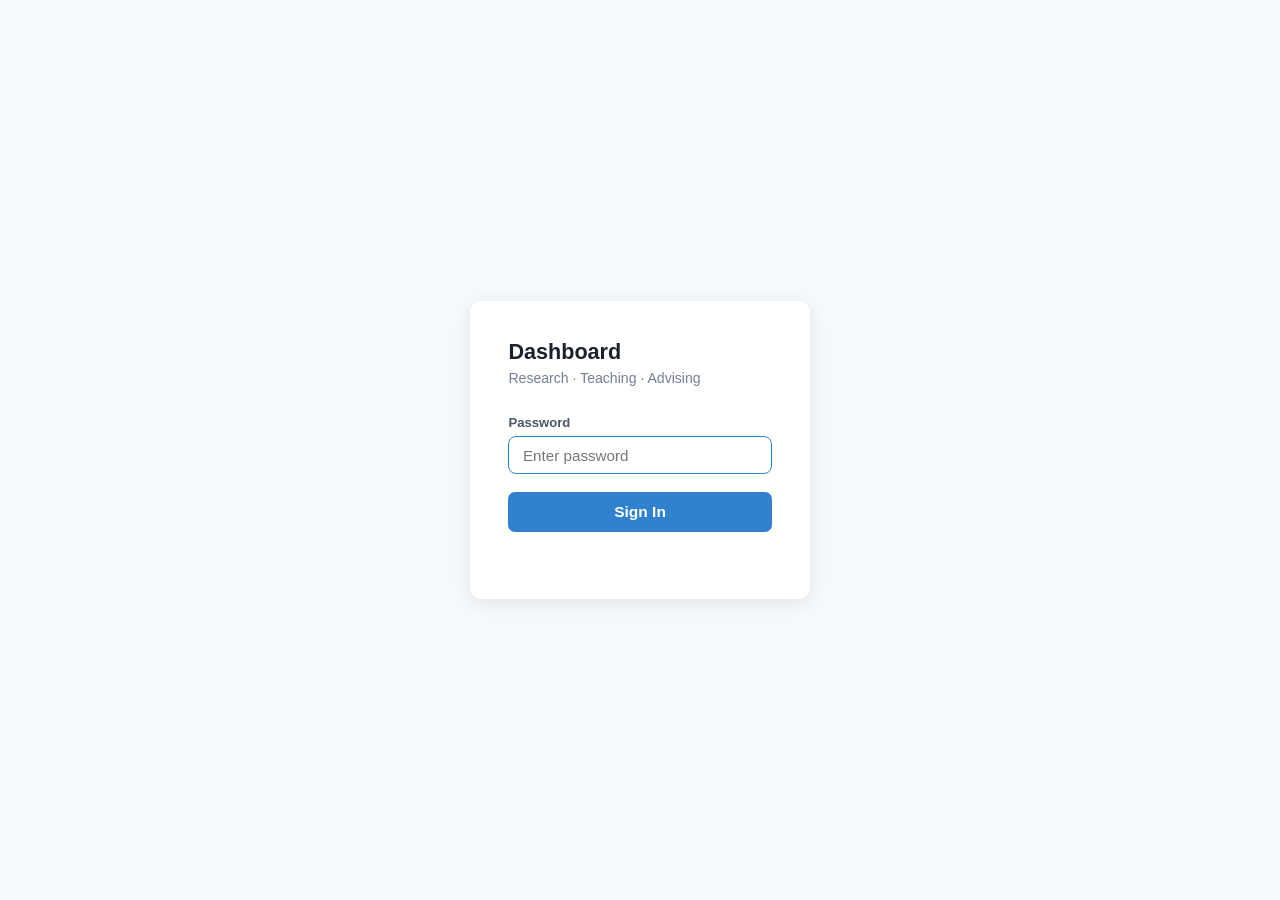
==== index.html @ 8243b467 "Add dashboard web app (static frontend)" ====
<!DOCTYPE html>
<html lang="en">
<head>
<meta charset="UTF-8">
<meta name="viewport" content="width=device-width, initial-scale=1.0">
<title>Dashboard – Kensuke Suzuki</title>
<link rel="stylesheet" href="style.css">
</head>
<body>
<div class="login-wrap">
  <div class="login-card">
    <h1>Dashboard</h1>
    <p class="login-sub">Research · Teaching · Advising</p>
    <label style="font-size:.82rem;font-weight:600;color:#4a5568;display:block;margin-bottom:.35rem;">Password</label>
    <input type="password" id="pw" placeholder="Enter password" autofocus
           onkeydown="if(event.key==='Enter') login()">
    <button class="btn btn-primary" onclick="login()">Sign In</button>
    <div class="error-msg" id="err"></div>
  </div>
</div>
<script src="config.js"></script>
<script src="api.js"></script>
<script>
async function login() {
  const pw = document.getElementById('pw').value;
  if (!pw) return;
  document.getElementById('err').textContent = '';
  const data = await apiCall({ action: 'prof_login', password: pw });
  if (data.ok) {
    sessionStorage.setItem('prof_pw', pw);
    window.location.href = 'professor.html';
  } else {
    document.getElementById('err').textContent = 'Incorrect password.';
  }
}

// Redirect students with token directly
const token = new URLSearchParams(window.location.search).get('token');
if (token) window.location.href = `student.html?token=${token}`;
</script>
</body>
</html>
---- style.css ----
/* Shared styles */
*, *::before, *::after { box-sizing: border-box; margin: 0; padding: 0; }

:root {
  --blue: #3182ce; --blue-dark: #2b6cb0; --blue-light: #ebf8ff;
  --green: #48bb78; --orange: #ed8936; --purple: #9f7aea; --red: #e53e3e;
  --gray-100: #f7fafc; --gray-200: #edf2f7; --gray-300: #e2e8f0;
  --gray-500: #a0aec0; --gray-600: #718096; --gray-700: #4a5568; --gray-900: #1a202c;
  --radius: 10px; --shadow: 0 1px 4px rgba(0,0,0,0.07);
}

body { font-family: -apple-system, BlinkMacSystemFont, 'Segoe UI', sans-serif;
       background: var(--gray-100); color: var(--gray-900); font-size: 15px; }

/* Layout */
header { background: var(--blue-dark); color: #fff; padding: 0.9rem 2rem;
         display: flex; align-items: center; justify-content: space-between; }
header h1 { font-size: 1.15rem; }

.tabs { display: flex; border-bottom: 2px solid var(--gray-300); background: #fff; padding: 0 2rem; }
.tab  { padding: 0.85rem 1.3rem; cursor: pointer; font-weight: 600; color: var(--gray-600);
        border-bottom: 2px solid transparent; margin-bottom: -2px; font-size: 0.88rem; transition: color .15s; }
.tab.active { color: var(--blue); border-bottom-color: var(--blue); }

.panel { display: none; padding: 2rem; max-width: 860px; margin: 0 auto; }
.panel.active { display: block; }

/* Buttons */
.btn { padding: 0.5rem 1rem; border-radius: 7px; border: none; cursor: pointer;
       font-weight: 600; font-size: 0.84rem; transition: background .15s; }
.btn-primary  { background: var(--blue); color: #fff; }
.btn-primary:hover { background: var(--blue-dark); }
.btn-sm  { padding: 0.28rem 0.65rem; font-size: 0.76rem; }
.btn-danger { background: #fed7d7; color: #c53030; }
.btn-danger:hover { background: #feb2b2; }
.btn-ghost  { background: var(--gray-200); color: var(--gray-700); }
.btn-ghost:hover { background: var(--gray-300); }
.logout-btn { background: rgba(255,255,255,.18); border: none; color: #fff;
              padding: 0.35rem 0.9rem; border-radius: 6px; cursor: pointer; font-size: 0.83rem; }

/* Cards */
.card { background: #fff; border-radius: var(--radius); padding: 1rem 1.2rem;
        box-shadow: var(--shadow); }

/* Todo cards */
.todo-card { display: flex; align-items: flex-start; gap: 0.9rem;
             border-left: 4px solid var(--gray-300); }
.todo-card.cat-research { border-left-color: var(--green); }
.todo-card.cat-teaching { border-left-color: var(--orange); }
.todo-card.cat-summer   { border-left-color: var(--purple); }
.todo-card.cat-advising { border-left-color: var(--blue); }
.todo-card.done { opacity: 0.45; }

.todo-check { width: 18px; height: 18px; cursor: pointer; margin-top: 3px; flex-shrink: 0; }
.todo-body  { flex: 1; }
.todo-title { font-weight: 600; }
.todo-meta  { font-size: 0.77rem; color: var(--gray-600); margin-top: 0.2rem; }
.todo-desc  { font-size: 0.82rem; color: var(--gray-600); margin-top: 0.25rem; }
.todo-actions { display: flex; gap: 0.35rem; flex-shrink: 0; }

.badge { display: inline-block; padding: .12rem .45rem; border-radius: 20px;
         font-size: 0.71rem; font-weight: 700; margin-right: .25rem; }
.badge-high   { background: #fed7d7; color: #c53030; }
.badge-medium { background: #feebcb; color: #c05621; }
.badge-low    { background: #e6fffa; color: #276749; }

/* Filter chips */
.filter-bar { display: flex; gap: 0.45rem; flex-wrap: wrap; margin-bottom: 1rem; }
.chip { padding: .28rem .75rem; border-radius: 20px; border: 1.5px solid var(--gray-300);
        background: #fff; cursor: pointer; font-size: 0.79rem; font-weight: 600;
        color: var(--gray-600); transition: all .15s; }
.chip.active { background: var(--blue-light); border-color: #90cdf4; color: var(--blue); }

/* Section header */
.sec-header { display: flex; align-items: center; justify-content: space-between; margin-bottom: 1rem; }
.sec-header h2 { font-size: 1.05rem; }

/* Todo list spacing */
.todo-list { display: flex; flex-direction: column; gap: 0.55rem; }

/* Empty state */
.empty { color: var(--gray-600); font-size: 0.88rem; padding: 0.5rem 0; }

/* Modal */
.modal-overlay { display: none; position: fixed; inset: 0; background: rgba(0,0,0,.38);
                 z-index: 100; align-items: center; justify-content: center; }
.modal-overlay.open { display: flex; }
.modal { background: #fff; border-radius: 12px; padding: 1.8rem; width: 460px; max-width: 95vw; }
.modal h3 { font-size: 1.05rem; margin-bottom: 1.1rem; }
.form-group { margin-bottom: 0.9rem; }
.form-group label { display: block; font-size: 0.8rem; font-weight: 600; color: var(--gray-700); margin-bottom: .3rem; }
.form-group input, .form-group select, .form-group textarea {
  width: 100%; padding: .55rem .75rem; border: 1.5px solid var(--gray-300);
  border-radius: 7px; font-size: 0.9rem; font-family: inherit; outline: none; }
.form-group input:focus, .form-group select:focus, .form-group textarea:focus { border-color: var(--blue); }
.form-group textarea { resize: vertical; min-height: 72px; }
.modal-footer { display: flex; justify-content: flex-end; gap: 0.55rem; margin-top: 1.2rem; }

/* Student page note box */
.note-card { background: #fff; border-radius: var(--radius); padding: 1rem 1.2rem;
             box-shadow: var(--shadow); margin-bottom: 0.55rem; }
.note-date  { font-weight: 700; font-size: 0.85rem; margin-bottom: 0.4rem; }
.note-text  { font-size: 0.87rem; white-space: pre-wrap; }
.note-actions-label { font-size: 0.8rem; color: var(--gray-600); margin-top: 0.4rem; }

/* Token box */
.token-box { font-family: monospace; font-size: 0.78rem; background: var(--gray-100);
             padding: .2rem .5rem; border-radius: 4px; word-break: break-all; }

/* Student card */
.student-card { display: flex; align-items: flex-start; justify-content: space-between; gap: 1rem; }
.student-name { font-weight: 600; }
.student-meta { font-size: 0.78rem; color: var(--gray-600); margin-top: 0.15rem; }

/* Login page */
.login-wrap { display: flex; align-items: center; justify-content: center; min-height: 100vh; }
.login-card { background: #fff; border-radius: 12px; padding: 2.4rem; width: 340px;
              box-shadow: 0 4px 24px rgba(0,0,0,.09); }
.login-card h1 { font-size: 1.35rem; margin-bottom: .3rem; }
.login-sub  { color: var(--gray-600); font-size: .88rem; margin-bottom: 1.8rem; }
.login-card input { width: 100%; padding: .62rem .85rem; border: 1.5px solid var(--gray-300);
                    border-radius: 8px; font-size: .95rem; outline: none; }
.login-card input:focus { border-color: var(--blue); }
.login-card .btn { width: 100%; padding: .68rem; margin-top: 1.1rem; font-size: .97rem; }
.error-msg { color: var(--red); font-size: .83rem; margin-top: .7rem; min-height: 1.1rem; }
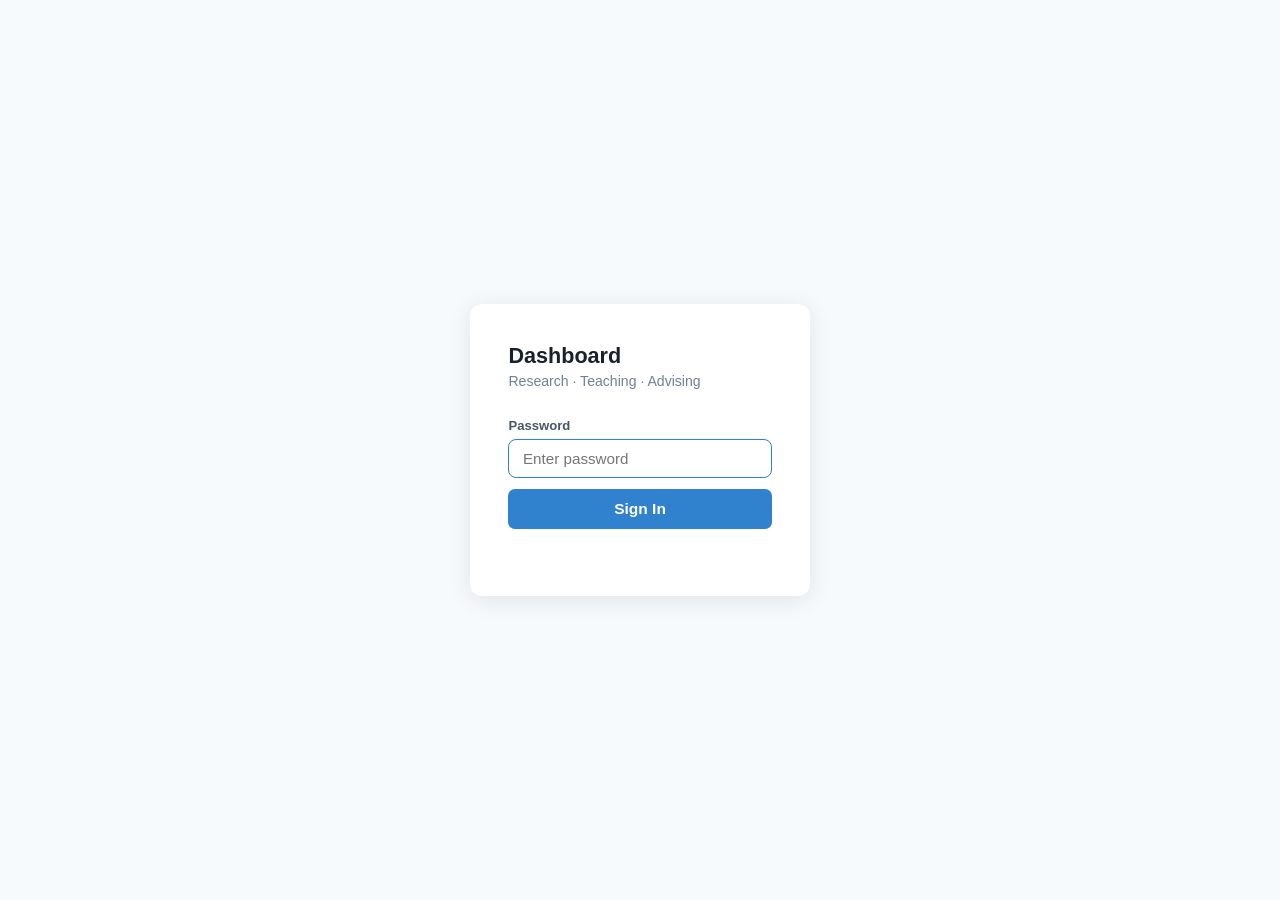
==== commit 6ffb188a: "Redesign: kanban board, student email+password login, bulk assign, completion notes, extend due date" ====
--- a/index.html
+++ b/index.html
@@ -24,19 +24,22 @@
 async function login() {
   const pw = document.getElementById('pw').value;
   if (!pw) return;
-  document.getElementById('err').textContent = '';
-  const data = await apiCall({ action: 'prof_login', password: pw });
-  if (data.ok) {
-    sessionStorage.setItem('prof_pw', pw);
-    window.location.href = 'professor.html';
-  } else {
-    document.getElementById('err').textContent = 'Incorrect password.';
+  const err = document.getElementById('err');
+  err.textContent = 'Signing in…';
+  try {
+    const data = await apiCall({ action: 'prof_login', password: pw });
+    if (data.ok) {
+      sessionStorage.setItem('prof_pw', pw);
+      window.location.href = 'professor.html';
+    } else {
+      err.textContent = 'Incorrect password.';
+    }
+  } catch (e) {
+    err.textContent = 'Connection error: ' + e.message;
   }
 }
 
-// Redirect students with token directly
-const token = new URLSearchParams(window.location.search).get('token');
-if (token) window.location.href = `student.html?token=${token}`;
+// Students go directly to student.html
 </script>
 </body>
 </html>
--- a/style.css
+++ b/style.css
@@ -1,4 +1,3 @@
-/* Shared styles */
 *, *::before, *::after { box-sizing: border-box; margin: 0; padding: 0; }
 
 :root {
@@ -24,6 +23,7 @@
 
 .panel { display: none; padding: 2rem; max-width: 860px; margin: 0 auto; }
 .panel.active { display: block; }
+.panel.board-mode { max-width: none; }
 
 /* Buttons */
 .btn { padding: 0.5rem 1rem; border-radius: 7px; border: none; cursor: pointer;
@@ -45,14 +45,9 @@
 /* Todo cards */
 .todo-card { display: flex; align-items: flex-start; gap: 0.9rem;
              border-left: 4px solid var(--gray-300); }
-.todo-card.cat-research { border-left-color: var(--green); }
-.todo-card.cat-teaching { border-left-color: var(--orange); }
-.todo-card.cat-summer   { border-left-color: var(--purple); }
-.todo-card.cat-advising { border-left-color: var(--blue); }
 .todo-card.done { opacity: 0.45; }
-
 .todo-check { width: 18px; height: 18px; cursor: pointer; margin-top: 3px; flex-shrink: 0; }
-.todo-body  { flex: 1; }
+.todo-body  { flex: 1; min-width: 0; }
 .todo-title { font-weight: 600; }
 .todo-meta  { font-size: 0.77rem; color: var(--gray-600); margin-top: 0.2rem; }
 .todo-desc  { font-size: 0.82rem; color: var(--gray-600); margin-top: 0.25rem; }
@@ -85,7 +80,8 @@
 .modal-overlay { display: none; position: fixed; inset: 0; background: rgba(0,0,0,.38);
                  z-index: 100; align-items: center; justify-content: center; }
 .modal-overlay.open { display: flex; }
-.modal { background: #fff; border-radius: 12px; padding: 1.8rem; width: 460px; max-width: 95vw; }
+.modal { background: #fff; border-radius: 12px; padding: 1.8rem; width: 460px; max-width: 95vw;
+         max-height: 90vh; overflow-y: auto; }
 .modal h3 { font-size: 1.05rem; margin-bottom: 1.1rem; }
 .form-group { margin-bottom: 0.9rem; }
 .form-group label { display: block; font-size: 0.8rem; font-weight: 600; color: var(--gray-700); margin-bottom: .3rem; }
@@ -96,16 +92,12 @@
 .form-group textarea { resize: vertical; min-height: 72px; }
 .modal-footer { display: flex; justify-content: flex-end; gap: 0.55rem; margin-top: 1.2rem; }
 
-/* Student page note box */
+/* Note cards */
 .note-card { background: #fff; border-radius: var(--radius); padding: 1rem 1.2rem;
              box-shadow: var(--shadow); margin-bottom: 0.55rem; }
 .note-date  { font-weight: 700; font-size: 0.85rem; margin-bottom: 0.4rem; }
 .note-text  { font-size: 0.87rem; white-space: pre-wrap; }
 .note-actions-label { font-size: 0.8rem; color: var(--gray-600); margin-top: 0.4rem; }
-
-/* Token box */
-.token-box { font-family: monospace; font-size: 0.78rem; background: var(--gray-100);
-             padding: .2rem .5rem; border-radius: 4px; word-break: break-all; }
 
 /* Student card */
 .student-card { display: flex; align-items: flex-start; justify-content: space-between; gap: 1rem; }
@@ -119,7 +111,58 @@
 .login-card h1 { font-size: 1.35rem; margin-bottom: .3rem; }
 .login-sub  { color: var(--gray-600); font-size: .88rem; margin-bottom: 1.8rem; }
 .login-card input { width: 100%; padding: .62rem .85rem; border: 1.5px solid var(--gray-300);
-                    border-radius: 8px; font-size: .95rem; outline: none; }
+                    border-radius: 8px; font-size: .95rem; outline: none; margin-bottom: .7rem; }
 .login-card input:focus { border-color: var(--blue); }
-.login-card .btn { width: 100%; padding: .68rem; margin-top: 1.1rem; font-size: .97rem; }
+.login-card .btn { width: 100%; padding: .68rem; font-size: .97rem; }
 .error-msg { color: var(--red); font-size: .83rem; margin-top: .7rem; min-height: 1.1rem; }
+
+/* View toggle */
+.view-toggle { display: flex; background: var(--gray-200); border-radius: 7px; padding: 2px; gap: 2px; }
+.view-btn { padding: .22rem .7rem; border-radius: 5px; cursor: pointer; font-size: .8rem;
+            font-weight: 600; color: var(--gray-600); transition: all .12s; user-select: none; }
+.view-btn.active { background: #fff; color: var(--blue); box-shadow: 0 1px 3px rgba(0,0,0,.1); }
+
+/* Today section headers */
+.section-label { font-size: .8rem; font-weight: 700; color: var(--gray-600);
+                 text-transform: uppercase; letter-spacing: .05em; margin: 1.2rem 0 .5rem; }
+.section-label:first-child { margin-top: 0; }
+
+/* Board view */
+.board-outer { overflow-x: auto; padding-bottom: 1rem; }
+.board-wrap  { display: flex; gap: 1rem; align-items: flex-start; min-width: max-content; }
+.board-col   { width: 235px; flex-shrink: 0; }
+.board-col-header { font-weight: 700; font-size: .84rem; padding: .55rem .85rem;
+                    border-radius: 8px 8px 0 0; color: #fff;
+                    display: flex; justify-content: space-between; align-items: center; }
+.board-col-count { background: rgba(255,255,255,.3); border-radius: 20px;
+                   padding: .05rem .45rem; font-size: .74rem; }
+.board-cards { display: flex; flex-direction: column; gap: .4rem; padding: .5rem;
+               background: var(--gray-100); border-radius: 0 0 8px 8px; min-height: 70px; }
+.board-card  { background: #fff; border-radius: 7px; padding: .65rem .85rem;
+               box-shadow: var(--shadow); cursor: pointer; border-left: 3px solid var(--blue); }
+.board-card:hover { box-shadow: 0 2px 8px rgba(0,0,0,.12); }
+.board-card.done { opacity: .4; }
+.board-card-top   { display: flex; align-items: center; gap: .5rem; margin-bottom: .3rem; }
+.board-card-title { font-weight: 600; font-size: .84rem; line-height: 1.35; }
+.board-card-meta  { font-size: .73rem; color: var(--gray-600); margin-top: .2rem; }
+
+/* Group badge */
+.group-badge { display: inline-block; padding: .1rem .45rem; border-radius: 4px;
+               font-size: .72rem; font-weight: 700; margin-left: .35rem; }
+.group-badge.phd      { background: #e6fffa; color: #2c7a7b; }
+.group-badge.undergrad{ background: #fffbeb; color: #b7791f; }
+.group-badge.other    { background: var(--gray-200); color: var(--gray-700); }
+
+/* Google Calendar link */
+.gcal-link { display: inline-flex; align-items: center; gap: .25rem; margin-top: .4rem;
+             font-size: .76rem; color: var(--blue); text-decoration: none; }
+.gcal-link:hover { text-decoration: underline; }
+
+/* Check row */
+.check-row { display: flex; align-items: center; gap: .5rem; margin-top: .55rem; }
+.check-row label { font-size: .84rem; cursor: pointer; color: var(--gray-700); }
+
+/* Project list in modal */
+.proj-row { display: flex; justify-content: space-between; align-items: center;
+            padding: .4rem 0; border-bottom: 1px solid var(--gray-200); }
+.proj-dot { width: 10px; height: 10px; border-radius: 50%; display: inline-block; margin-right: .5rem; }
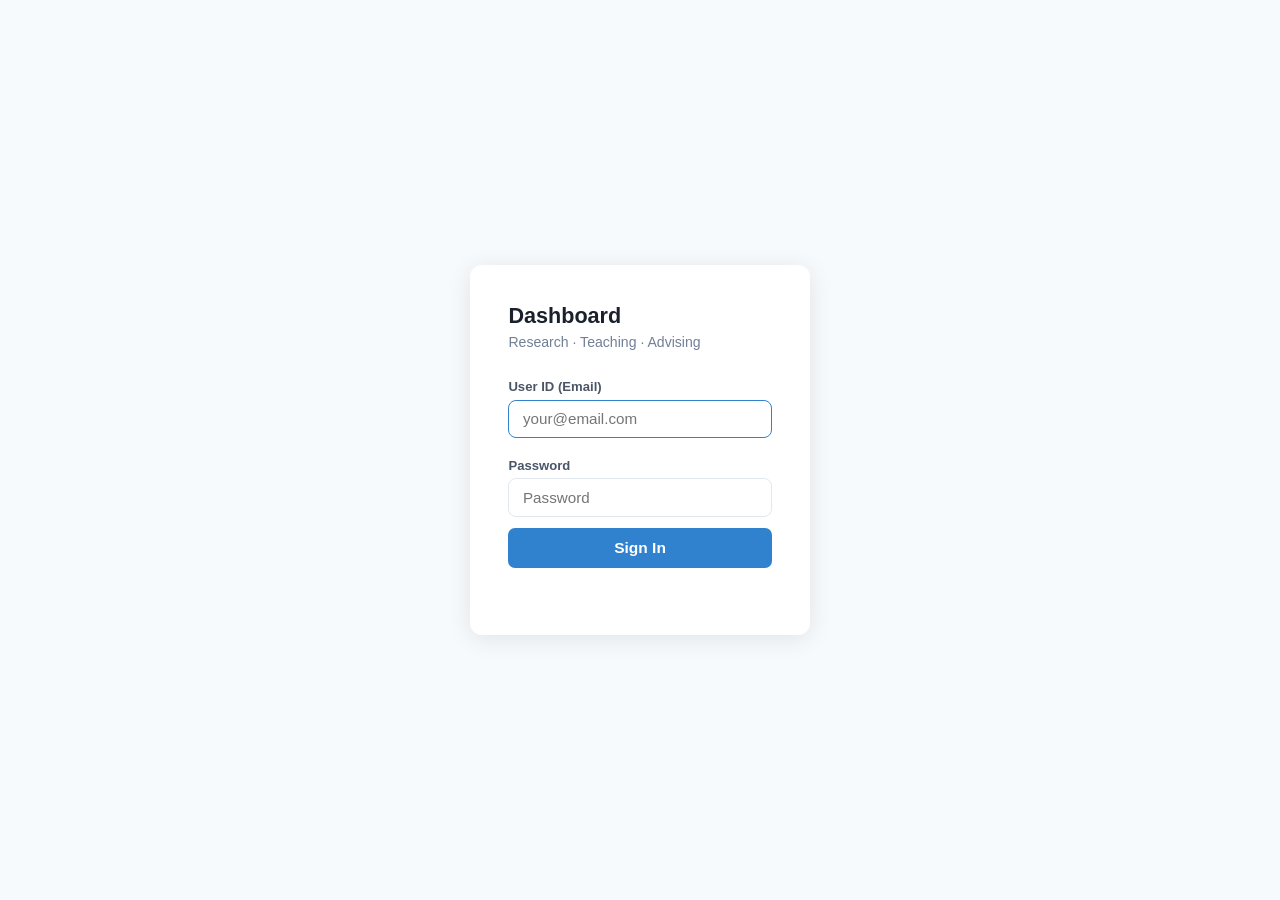
==== commit d9132971: "Add group/project hierarchy, drag reorder, unified login, and UI polish - Group→Project 2-level hier" ====
--- a/index.html
+++ b/index.html
@@ -3,7 +3,7 @@
 <head>
 <meta charset="UTF-8">
 <meta name="viewport" content="width=device-width, initial-scale=1.0">
-<title>Dashboard – Kensuke Suzuki</title>
+<title>Dashboard</title>
 <link rel="stylesheet" href="style.css">
 </head>
 <body>
@@ -11,8 +11,11 @@
   <div class="login-card">
     <h1>Dashboard</h1>
     <p class="login-sub">Research · Teaching · Advising</p>
-    <label style="font-size:.82rem;font-weight:600;color:#4a5568;display:block;margin-bottom:.35rem;">Password</label>
-    <input type="password" id="pw" placeholder="Enter password" autofocus
+    <label style="font-size:.82rem;font-weight:600;color:#4a5568;display:block;margin-bottom:.35rem;">User ID (Email)</label>
+    <input type="email" id="email" placeholder="your@email.com" autofocus
+           onkeydown="if(event.key==='Enter') login()">
+    <label style="font-size:.82rem;font-weight:600;color:#4a5568;display:block;margin-bottom:.35rem;margin-top:.5rem;">Password</label>
+    <input type="password" id="pw" placeholder="Password"
            onkeydown="if(event.key==='Enter') login()">
     <button class="btn btn-primary" onclick="login()">Sign In</button>
     <div class="error-msg" id="err"></div>
@@ -22,24 +25,32 @@
 <script src="api.js"></script>
 <script>
 async function login() {
-  const pw = document.getElementById('pw').value;
-  if (!pw) return;
+  const email = document.getElementById('email').value.trim();
+  const pw    = document.getElementById('pw').value;
+  if (!email || !pw) return;
   const err = document.getElementById('err');
   err.textContent = 'Signing in…';
   try {
-    const data = await apiCall({ action: 'prof_login', password: pw });
-    if (data.ok) {
+    const profRes = await apiCall({ action: 'prof_login', email, password: pw });
+    if (profRes.ok) {
       sessionStorage.setItem('prof_pw', pw);
+      sessionStorage.setItem('prof_email', email);
       window.location.href = 'professor.html';
-    } else {
-      err.textContent = 'Incorrect password.';
+      return;
     }
+    const stuRes = await apiCall({ action: 'student_login', email, student_password: pw });
+    if (stuRes.ok) {
+      sessionStorage.setItem('student_email', stuRes.email || email);
+      sessionStorage.setItem('student_name', stuRes.name || '');
+      sessionStorage.setItem('student_pw', pw);
+      window.location.href = 'student.html';
+      return;
+    }
+    err.textContent = 'Incorrect email or password.';
   } catch (e) {
     err.textContent = 'Connection error: ' + e.message;
   }
 }
-
-// Students go directly to student.html
 </script>
 </body>
 </html>
--- a/style.css
+++ b/style.css
@@ -21,7 +21,7 @@
         border-bottom: 2px solid transparent; margin-bottom: -2px; font-size: 0.88rem; transition: color .15s; }
 .tab.active { color: var(--blue); border-bottom-color: var(--blue); }
 
-.panel { display: none; padding: 2rem; max-width: 860px; margin: 0 auto; }
+.panel { display: none; padding: 2rem; max-width: 1100px; margin: 0 auto; }
 .panel.active { display: block; }
 .panel.board-mode { max-width: none; }
 
@@ -128,9 +128,9 @@
 .section-label:first-child { margin-top: 0; }
 
 /* Board view */
-.board-outer { overflow-x: auto; padding-bottom: 1rem; }
-.board-wrap  { display: flex; gap: 1rem; align-items: flex-start; min-width: max-content; }
-.board-col   { width: 235px; flex-shrink: 0; }
+.board-outer { overflow-x: visible; }
+.board-wrap  { display: grid; grid-template-columns: repeat(3, 1fr); gap: 1rem; align-items: start; }
+.board-col   { width: auto; }
 .board-col-header { font-weight: 700; font-size: .84rem; padding: .55rem .85rem;
                     border-radius: 8px 8px 0 0; color: #fff;
                     display: flex; justify-content: space-between; align-items: center; }
@@ -141,6 +141,7 @@
 .board-card  { background: #fff; border-radius: 7px; padding: .65rem .85rem;
                box-shadow: var(--shadow); cursor: pointer; border-left: 3px solid var(--blue); }
 .board-card:hover { box-shadow: 0 2px 8px rgba(0,0,0,.12); }
+.board-col.drag-over { outline: 2px dashed var(--blue); border-radius: 8px; background: var(--blue-light); }
 .board-card.done { opacity: .4; }
 .board-card-top   { display: flex; align-items: center; gap: .5rem; margin-bottom: .3rem; }
 .board-card-title { font-weight: 600; font-size: .84rem; line-height: 1.35; }
@@ -166,3 +167,52 @@
 .proj-row { display: flex; justify-content: space-between; align-items: center;
             padding: .4rem 0; border-bottom: 1px solid var(--gray-200); }
 .proj-dot { width: 10px; height: 10px; border-radius: 50%; display: inline-block; margin-right: .5rem; }
+
+/* Tags */
+.tag-pill { display: inline-block; padding: .08rem .45rem; border-radius: 20px;
+            font-size: .7rem; font-weight: 600; margin-right: .2rem; }
+.tag-bar  { display: flex; gap: .4rem; flex-wrap: wrap; align-items: center;
+            margin-bottom: .8rem; }
+.tag-bar-label { font-size: .75rem; font-weight: 600; color: var(--gray-600); flex-shrink: 0; }
+
+/* Month view */
+.panel.month-mode { max-width: none; }
+.month-nav  { display: flex; align-items: center; gap: .6rem; margin-bottom: .9rem; }
+.month-title{ font-weight: 700; font-size: 1rem; min-width: 160px; text-align: center; }
+.month-grid { display: grid; grid-template-columns: repeat(7, 1fr); gap: 2px; background: var(--gray-200); border: 1px solid var(--gray-200); border-radius: 8px; overflow: hidden; }
+.month-day-name { background: var(--gray-100); font-size: .74rem; font-weight: 700; color: var(--gray-600); text-align: center; padding: .3rem 0; }
+.month-cell { background: #fff; min-height: 90px; padding: .3rem; position: relative; }
+.month-cell.month-empty { background: var(--gray-100); }
+.month-cell.month-today { background: var(--blue-light); }
+.month-day-num { font-size: .8rem; font-weight: 600; color: var(--gray-600); margin-bottom: .2rem; }
+.month-day-num.today-num { color: var(--blue); font-weight: 800; }
+.month-events { display: flex; flex-direction: column; gap: 2px; }
+.month-event { font-size: .71rem; padding: .1rem .3rem; border-left: 2px solid var(--gray-300);
+               border-radius: 2px; background: var(--gray-100); cursor: pointer; line-height: 1.3; white-space: nowrap; overflow: hidden; text-overflow: ellipsis; }
+.month-event:hover { opacity: .8; }
+.month-event.done { opacity: .45; }
+.month-more { font-size: .68rem; color: var(--gray-500); padding: .1rem .2rem; }
+
+/* Print */
+@media print {
+  header, .tabs, .sec-header > div:last-child, .filter-bar, .tag-bar,
+  .view-toggle, .month-nav, .todo-actions, .modal-overlay, .no-print { display: none !important; }
+  .panel { padding: .5rem; max-width: none; }
+  body { background: #fff; font-size: 12px; }
+  .week-day, .month-cell { break-inside: avoid; }
+}
+
+/* Week view */
+.week-view { display: grid; grid-template-columns: repeat(7, 1fr); gap: .55rem; }
+.week-day  { background: #fff; border-radius: 8px; box-shadow: var(--shadow); min-width: 0; }
+.week-day.week-today { border: 2px solid var(--blue); }
+.week-day-header { padding: .45rem .7rem; font-weight: 700; font-size: .82rem;
+                   border-bottom: 1px solid var(--gray-200);
+                   display: flex; justify-content: space-between; align-items: center; }
+.week-date  { font-size: .74rem; color: var(--gray-600); font-weight: 400; }
+.week-cards { padding: .45rem; display: flex; flex-direction: column; gap: .3rem; min-height: 60px; }
+.week-card  { padding: .3rem .45rem; border-radius: 5px; border-left: 3px solid var(--gray-300);
+              cursor: pointer; font-size: .79rem; line-height: 1.35; }
+.week-card:hover { background: var(--gray-100); }
+.week-card.done { opacity: .45; }
+.week-empty { font-size: .75rem; color: var(--gray-500); padding: .2rem; }
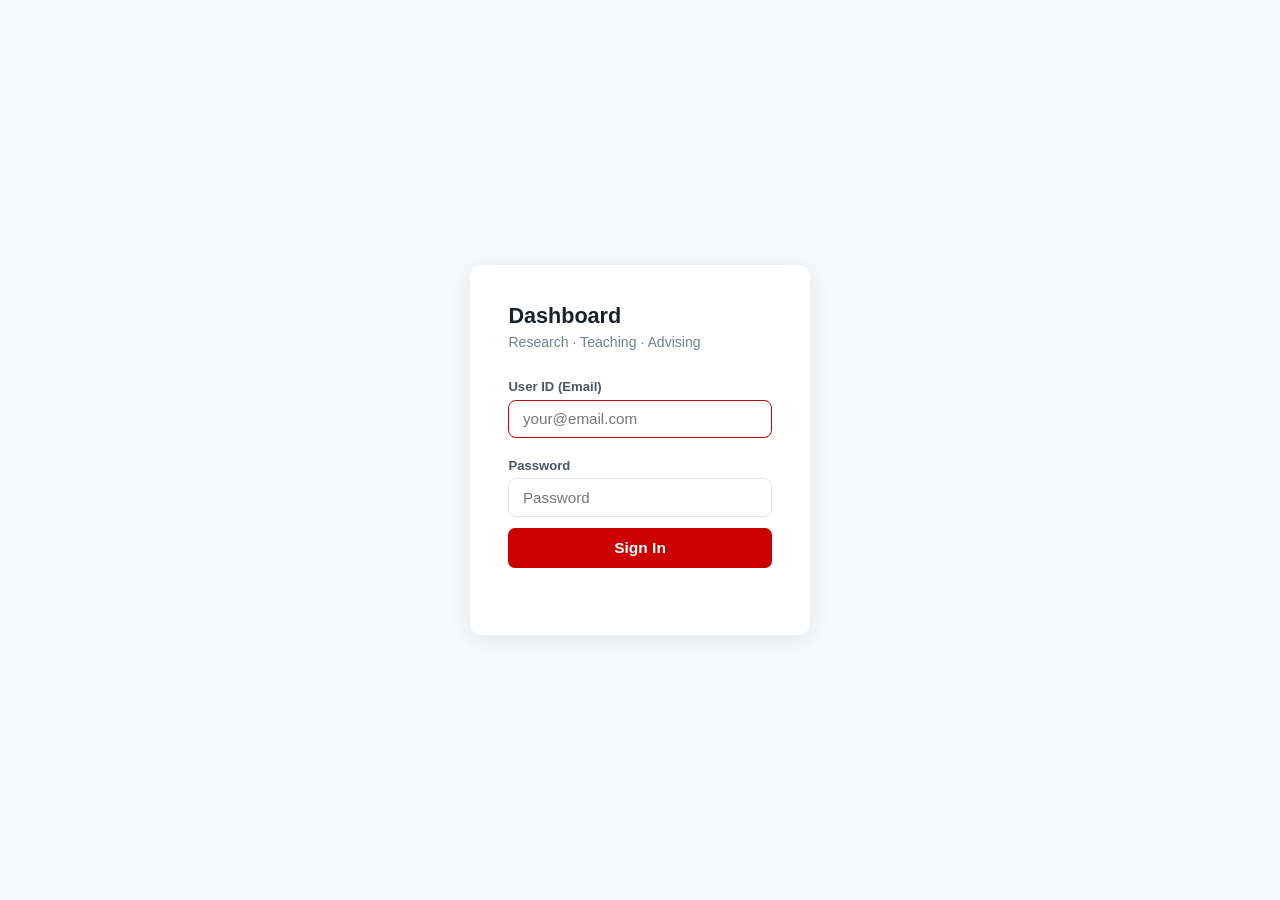
==== commit 180dfce8: "Rename professor.html to admin.html Co-Authored-By: Claude Sonnet 4.6 <noreply@anthropic.com>" ====
--- a/index.html
+++ b/index.html
@@ -35,7 +35,7 @@
     if (profRes.ok) {
       sessionStorage.setItem('prof_pw', pw);
       sessionStorage.setItem('prof_email', email);
-      window.location.href = 'professor.html';
+      window.location.href = 'admin.html';
       return;
     }
     const stuRes = await apiCall({ action: 'student_login', email, student_password: pw });
--- a/style.css
+++ b/style.css
@@ -1,7 +1,7 @@
 *, *::before, *::after { box-sizing: border-box; margin: 0; padding: 0; }
 
 :root {
-  --blue: #3182ce; --blue-dark: #2b6cb0; --blue-light: #ebf8ff;
+  --blue: #cc0000; --blue-dark: #a30000; --blue-light: #fff0f0;
   --green: #48bb78; --orange: #ed8936; --purple: #9f7aea; --red: #e53e3e;
   --gray-100: #f7fafc; --gray-200: #edf2f7; --gray-300: #e2e8f0;
   --gray-500: #a0aec0; --gray-600: #718096; --gray-700: #4a5568; --gray-900: #1a202c;
@@ -202,6 +202,17 @@
   .week-day, .month-cell { break-inside: avoid; }
 }
 
+/* Mobile responsive */
+@media (max-width: 640px) {
+  header { padding: .7rem 1rem; }
+  .tabs { padding: 0 .5rem; overflow-x: auto; }
+  .panel { padding: 1rem .75rem; }
+  .sec-header { flex-wrap: wrap; gap: .5rem; }
+  .sec-header > div { flex-wrap: wrap; }
+  .view-toggle { flex-wrap: wrap; }
+  .modal { padding: 1.2rem; }
+}
+
 /* Week view */
 .week-view { display: grid; grid-template-columns: repeat(7, 1fr); gap: .55rem; }
 .week-day  { background: #fff; border-radius: 8px; box-shadow: var(--shadow); min-width: 0; }
@@ -216,3 +227,12 @@
 .week-card:hover { background: var(--gray-100); }
 .week-card.done { opacity: .45; }
 .week-empty { font-size: .75rem; color: var(--gray-500); padding: .2rem; }
+
+/* Date range filter bar */
+.date-range-bar { display: flex; align-items: center; gap: .45rem; flex-wrap: wrap; margin-bottom: .8rem; }
+
+/* Mobile: override grid after all other rules to ensure correct specificity */
+@media (max-width: 640px) {
+  .week-view { grid-template-columns: 1fr; }
+  .board-wrap { grid-template-columns: 1fr; }
+}
